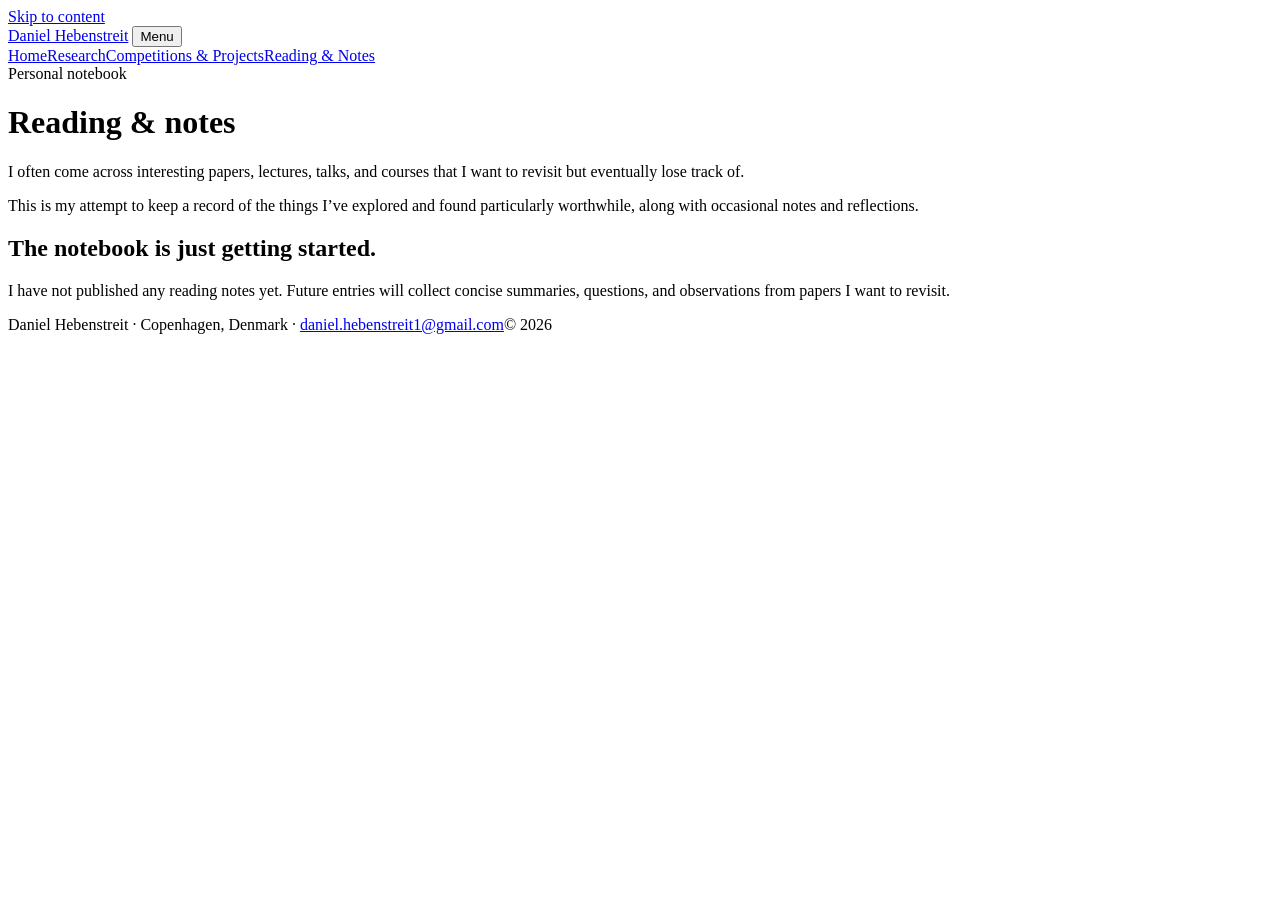
==== reading.html @ 9e832a53 "Add reading.html" ====
<!doctype html>
<html lang="en">
<head>
  <meta charset="utf-8">
  <meta name="viewport" content="width=device-width, initial-scale=1">
  <meta name="description" content="Reading notes and research observations by Daniel Hebenstreit.">
  <meta name="theme-color" content="#ffffff">
  <title>Reading &amp; Notes — Daniel Hebenstreit</title>
  <link rel="icon" href="assets/favicon.svg" type="image/svg+xml">
  <link rel="stylesheet" href="assets/css/styles.css">
</head>
<body>
  <a class="skip-link" href="#content">Skip to content</a>
  <div class="site-shell">
    <header class="site-header">
      <div class="inner nav-row">
        <a class="brand" href="index.html">Daniel Hebenstreit</a>
        <button class="menu-toggle" type="button" aria-expanded="false" aria-controls="site-navigation">Menu</button>
        <nav class="site-nav" id="site-navigation" aria-label="Primary" data-open="false">
          <a href="index.html">Home</a><a href="research.html">Research</a><a href="competitions.html">Competitions &amp; Projects</a><a href="reading.html" aria-current="page">Reading &amp; Notes</a>
        </nav>
      </div>
    </header>

    <main class="inner" id="content">
      <header class="page-intro">
        <div class="eyebrow">Personal notebook</div>
        <h1>Reading &amp; notes</h1>
        <p class="lead">I often come across interesting papers, lectures, talks, and courses that I want to revisit but eventually lose track of.</p>
        <p>This is my attempt to keep a record of the things I’ve explored and found particularly worthwhile, along with occasional notes and reflections.</p>
      </header>

      <section class="section" aria-live="polite" data-reading-list>
        <div class="empty-state">
          <h2>The notebook is just getting started.</h2>
          <p>I have not published any reading notes yet. Future entries will collect concise summaries, questions, and observations from papers I want to revisit.</p>
        </div>
      </section>
    </main>

    <footer class="site-footer"><div class="inner footer-row"><span>Daniel Hebenstreit · Copenhagen, Denmark · <a href="mailto:daniel.hebenstreit1@gmail.com">daniel.hebenstreit1@gmail.com</a></span><span>© <span data-year>2026</span></span></div></footer>
  </div>
  <script src="assets/js/site.js" defer></script>
  <script src="assets/js/reading.js" defer></script>
</body>
</html>
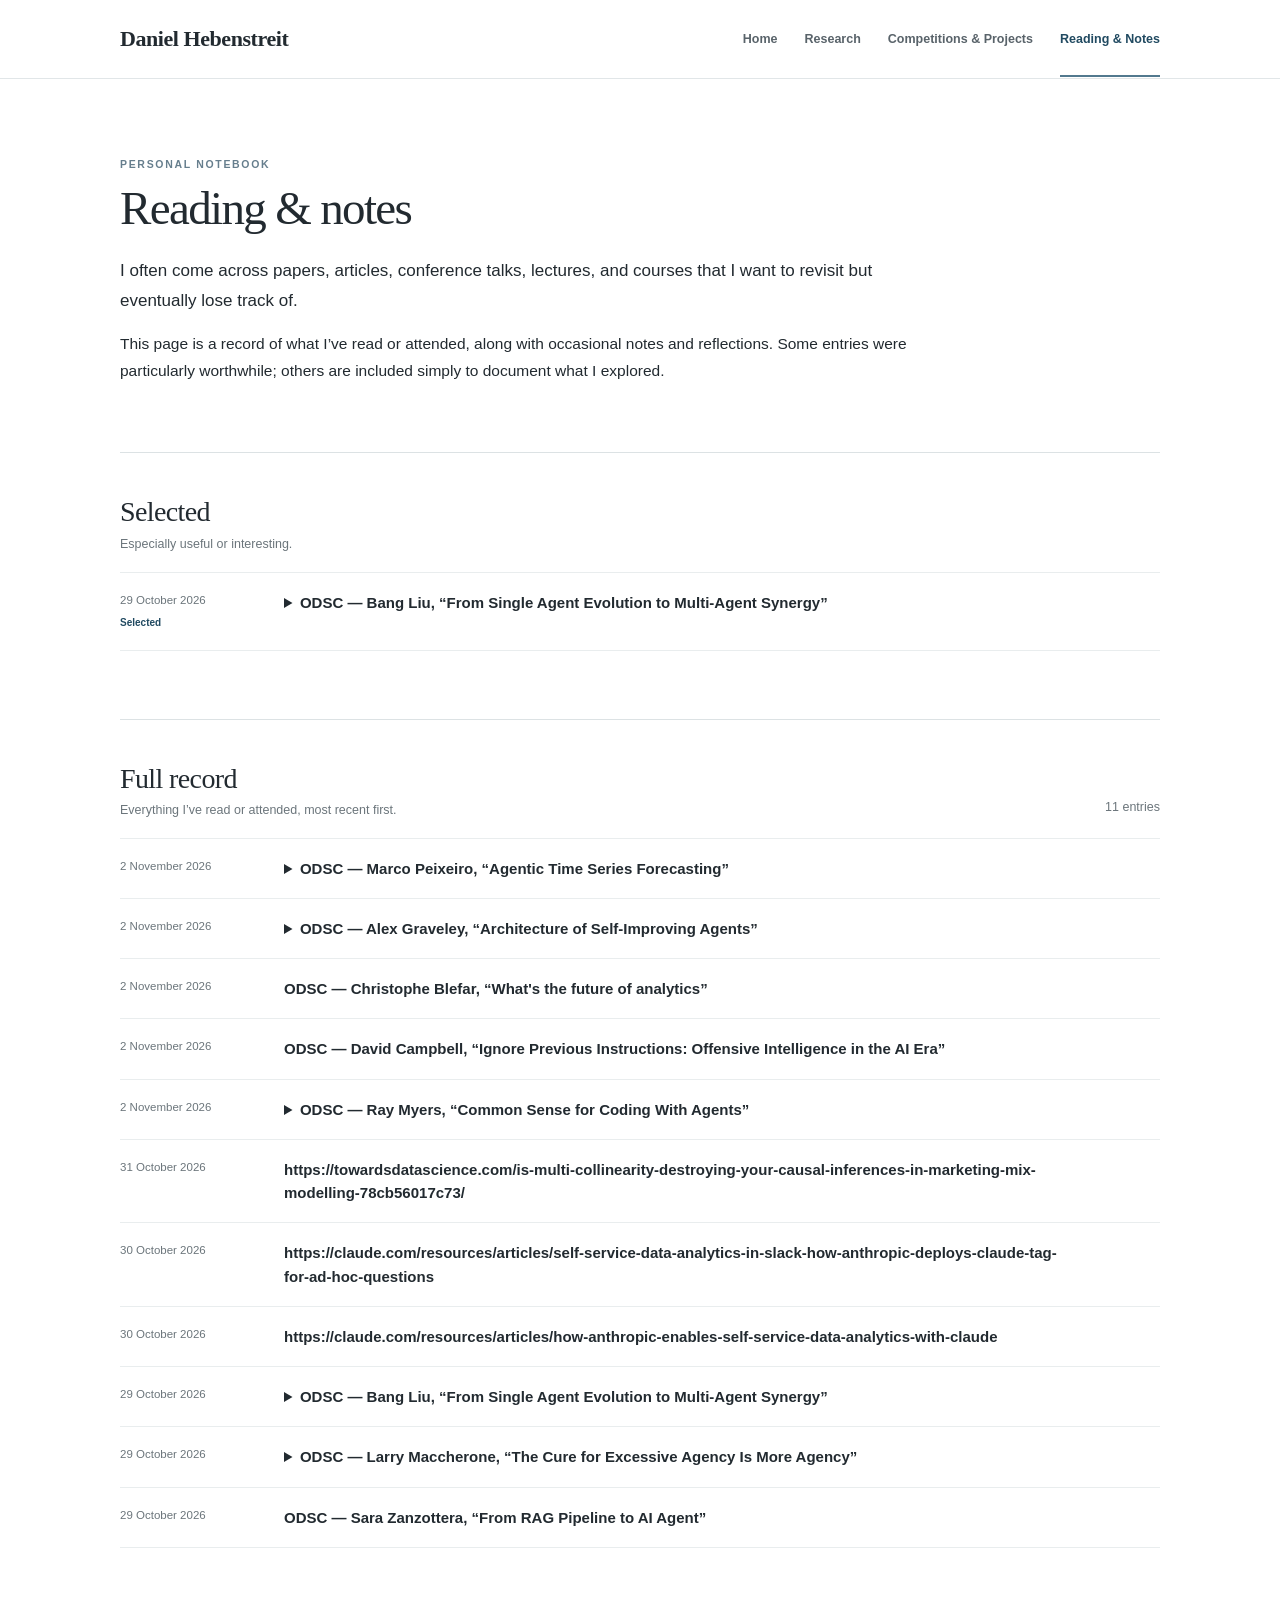
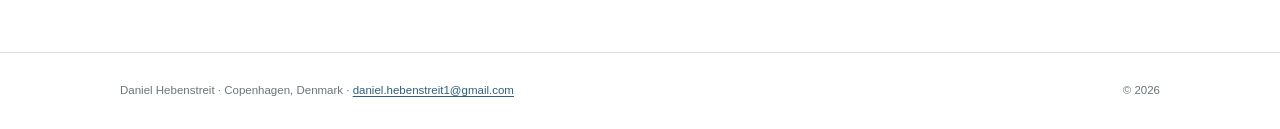
==== commit 5f98942a: "Publish website from private source" ====
--- a/reading.html
+++ b/reading.html
@@ -26,15 +26,34 @@
       <header class="page-intro">
         <div class="eyebrow">Personal notebook</div>
         <h1>Reading &amp; notes</h1>
-        <p class="lead">I often come across interesting papers, lectures, talks, and courses that I want to revisit but eventually lose track of.</p>
-        <p>This is my attempt to keep a record of the things I’ve explored and found particularly worthwhile, along with occasional notes and reflections.</p>
+        <p class="lead">I often come across papers, articles, conference talks, lectures, and courses that I want to revisit but eventually lose track of.</p>
+        <p>This page is a record of what I’ve read or attended, along with occasional notes and reflections. Some entries were particularly worthwhile; others are included simply to document what I explored.</p>
       </header>
 
-      <section class="section" aria-live="polite" data-reading-list>
-        <div class="empty-state">
-          <h2>The notebook is just getting started.</h2>
-          <p>I have not published any reading notes yet. Future entries will collect concise summaries, questions, and observations from papers I want to revisit.</p>
+      <section class="section pinned-reading" data-pinned-section hidden>
+        <div class="section-heading-row">
+          <div>
+            <h2>Selected</h2>
+            <p class="section-description">Especially useful or interesting.</p>
+          </div>
         </div>
+        <div class="reading-list" data-pinned-list role="list"></div>
+      </section>
+
+      <section class="section reading-feed" aria-live="polite">
+        <div class="section-heading-row">
+          <div>
+            <h2>Full record</h2>
+            <p class="section-description">Everything I’ve read or attended, most recent first.</p>
+          </div>
+          <p class="section-note" data-reading-count>Loading the notebook…</p>
+        </div>
+        <div class="reading-list" data-reading-list role="list">
+          <div class="empty-state">
+            <h2>Loading the notebook…</h2>
+          </div>
+        </div>
+        <div class="reading-sentinel" data-reading-sentinel aria-hidden="true"></div>
       </section>
     </main>
 
--- a/assets/css/styles.css
+++ b/assets/css/styles.css
@@ -0,0 +1,383 @@
+:root {
+  --ink: #222a30;
+  --ink-soft: #4d5960;
+  --muted: #6b757b;
+  --blue: #2d607b;
+  --blue-deep: #214a61;
+  --line: #dce2e4;
+  --line-soft: #e9edee;
+  --paper: #ffffff;
+  --ground: #f8faf9;
+  --wash: #f4f7f7;
+  --serif: "Iowan Old Style", "Palatino Linotype", "Book Antiqua", Georgia, serif;
+  --sans: Inter, ui-sans-serif, -apple-system, BlinkMacSystemFont, "Segoe UI", sans-serif;
+}
+
+* { box-sizing: border-box; }
+
+html { scroll-behavior: smooth; }
+
+body {
+  margin: 0;
+  color: var(--ink);
+  background: var(--ground);
+  font: 15.5px/1.72 var(--sans);
+  text-rendering: optimizeLegibility;
+}
+
+a { color: var(--blue); text-decoration-thickness: .07em; text-underline-offset: .18em; }
+a:hover { color: var(--blue-deep); }
+img { display: block; max-width: 100%; }
+
+.skip-link {
+  position: fixed;
+  z-index: 20;
+  top: 10px;
+  left: 10px;
+  padding: 8px 12px;
+  transform: translateY(-180%);
+  background: var(--ink);
+  color: white;
+}
+.skip-link:focus { transform: translateY(0); }
+
+.site-shell {
+  width: 100%;
+  min-height: 100vh;
+  margin: 0;
+  background: var(--paper);
+}
+
+.inner { width: min(1040px, calc(100% - 64px)); margin-inline: auto; }
+
+.site-header {
+  position: sticky;
+  z-index: 10;
+  top: 0;
+  border-bottom: 1px solid rgb(220 226 228 / 85%);
+  background: rgb(255 255 255 / 92%);
+  backdrop-filter: blur(14px);
+}
+.nav-row {
+  display: flex;
+  min-height: 78px;
+  align-items: center;
+  justify-content: space-between;
+  gap: 28px;
+}
+
+.brand {
+  color: var(--ink);
+  font: 600 22px/1.2 var(--serif);
+  letter-spacing: -.02em;
+  text-decoration: none;
+}
+
+.menu-toggle {
+  display: none;
+  border: 1px solid var(--line);
+  background: transparent;
+  color: var(--ink);
+  padding: 7px 10px;
+  font: 600 12px var(--sans);
+}
+
+.site-nav { display: flex; align-items: center; gap: 27px; }
+.site-nav a {
+  padding: 28px 0 24px;
+  border-bottom: 2px solid transparent;
+  color: #59636a;
+  font-size: 12.5px;
+  font-weight: 600;
+  text-decoration: none;
+  white-space: nowrap;
+}
+.site-nav a:hover,
+.site-nav a[aria-current="page"] { color: var(--blue-deep); border-bottom-color: #52798e; }
+
+main { padding-block: 76px 104px; }
+.page-intro { max-width: 820px; }
+.eyebrow {
+  margin-bottom: 9px;
+  color: #667e8d;
+  font-size: 10.5px;
+  font-weight: 750;
+  letter-spacing: .16em;
+  text-transform: uppercase;
+}
+
+h1, h2, h3 { color: var(--ink); font-family: var(--serif); font-weight: 500; }
+h1 { margin: 0 0 21px; font-size: clamp(38px, 5vw, 47px); line-height: 1.12; letter-spacing: -.035em; }
+h2 { margin: 0 0 18px; font-size: 28px; line-height: 1.2; letter-spacing: -.022em; }
+h3 { margin: 0 0 7px; font-size: 19px; line-height: 1.35; }
+p { margin: 0 0 15px; }
+.lead { font-size: 17px; line-height: 1.78; }
+.muted, .caption, .small { color: var(--muted); }
+.small { font-size: 12.5px; }
+.caption { margin-top: 8px; font-size: 11.5px; line-height: 1.45; }
+
+.hero {
+  display: grid;
+  grid-template-columns: minmax(0, 1fr) 330px;
+  gap: 76px;
+  align-items: center;
+}
+.hero-copy { padding-top: 4px; }
+.hero-figure {
+  position: relative;
+  z-index: 0;
+  margin: 0;
+}
+.hero-figure::before {
+  content: "";
+  position: absolute;
+  z-index: -1;
+  inset: 22px -18px -18px 22px;
+  background: #e9f0f2;
+}
+.hero-image-frame {
+  position: relative;
+  aspect-ratio: 4 / 5;
+  overflow: hidden;
+}
+.hero-portrait {
+  display: block;
+  width: 100%;
+  height: 100%;
+  object-fit: cover;
+  object-position: center 24%;
+}
+.hero-portrait--direct-crop {
+  position: absolute;
+  top: -12.85%;
+  left: -14%;
+  width: 128%;
+  max-width: none;
+  height: auto;
+  object-fit: fill;
+}
+.links-row { display: flex; flex-wrap: wrap; gap: 9px 21px; margin-top: 24px; }
+.links-row a { font-size: 12.5px; font-weight: 650; }
+
+.section {
+  margin-top: 68px;
+  padding-top: 42px;
+  border-top: 1px solid var(--line);
+}
+.section-tight { margin-top: 43px; padding-top: 32px; }
+.two-col { display: grid; grid-template-columns: 1fr 1fr; gap: 48px; }
+.interest-grid { display: grid; grid-template-columns: 1fr 1fr; gap: 28px 44px; }
+.interest-grid p { color: var(--ink-soft); }
+
+.plain-list { margin: 0; padding: 0; list-style: none; }
+.plain-list li {
+  display: grid;
+  grid-template-columns: 66px 1fr;
+  gap: 10px;
+  padding: 10px 0;
+  border-bottom: 1px solid var(--line-soft);
+}
+.plain-list li:last-child { border-bottom: 0; }
+.date { color: var(--muted); font-size: 12px; font-variant-numeric: tabular-nums; }
+.background-list li { grid-template-columns: 98px 1fr; }
+.background-list .date { white-space: nowrap; }
+
+.text-link { font-size: 12.5px; font-weight: 700; }
+.feature-image { width: 100%; height: auto; }
+.image-pair {
+  display: grid;
+  grid-template-columns: 1.42fr 1fr;
+  gap: 15px;
+  margin-top: 28px;
+  align-items: stretch;
+}
+.image-pair figure { margin: 0; }
+.image-pair img { width: 100%; height: 255px; object-fit: cover; }
+.image-pair .team-image { object-position: center 42%; }
+
+.question-list { margin: 4px 0 0; padding: 0; list-style: none; counter-reset: questions; }
+.question-list li {
+  position: relative;
+  padding: 18px 0 18px 38px;
+  border-top: 1px solid var(--line-soft);
+}
+.question-list li::before {
+  counter-increment: questions;
+  content: "0" counter(questions);
+  position: absolute;
+  top: 21px;
+  left: 0;
+  color: #7d909a;
+  font-size: 10px;
+  font-weight: 750;
+  letter-spacing: .08em;
+}
+
+.timeline-item { display: grid; grid-template-columns: 145px 1fr; gap: 34px; padding: 24px 0; border-top: 1px solid var(--line-soft); }
+.timeline-item:first-child { border-top: 0; padding-top: 0; }
+.timeline-meta { color: var(--muted); font-size: 12px; }
+.timeline-item p:last-child { margin-bottom: 0; }
+
+.publication { padding: 19px 0; border-top: 1px solid var(--line-soft); }
+.publication:first-child { border-top: 0; padding-top: 0; }
+.publication-title { margin-bottom: 5px; font-weight: 700; line-height: 1.55; }
+.status {
+  display: inline-block;
+  margin-left: 7px;
+  padding: 1px 7px 2px;
+  border: 1px solid #cbd8dd;
+  color: #536c78;
+  font-size: 9.5px;
+  font-weight: 700;
+  letter-spacing: .07em;
+  text-transform: uppercase;
+  vertical-align: .15em;
+}
+
+.story { padding: 34px 0 40px; border-top: 1px solid var(--line); }
+.story:first-child { padding-top: 7px; border-top: 0; }
+.story-heading { display: flex; align-items: baseline; justify-content: space-between; gap: 24px; }
+.story-heading h2 { margin-bottom: 10px; }
+.story-result { color: var(--muted); font-size: 12px; white-space: nowrap; }
+.story-copy { max-width: 730px; }
+.data-team-layout {
+  display: grid;
+  grid-template-columns: minmax(0, 1fr) 360px;
+  gap: 52px;
+  align-items: start;
+}
+.data-team-role { margin: -3px 0 16px; }
+.story figure { margin: 22px 0 0; }
+.story .wide-photo { width: 100%; max-height: 520px; object-fit: cover; }
+.story .award-photo { aspect-ratio: 3 / 2; object-position: center 36%; }
+.story .lec-photo { aspect-ratio: 1.35 / 1; object-fit: cover; object-position: center; }
+.lec-photo-frame {
+  width: 100%;
+  aspect-ratio: 1205 / 820;
+  overflow: hidden;
+  background: #10151a;
+}
+.lec-photo-frame img {
+  width: 156.265%;
+  max-width: none;
+  height: auto;
+  transform: translateY(-5%);
+}
+.story .team-wide { aspect-ratio: 1.52 / 1; object-fit: cover; object-position: center; }
+.collage-figure {
+  width: 100%;
+  margin: 4px 0 0 !important;
+  padding: 8px;
+  background: var(--wash);
+}
+.collage-figure img {
+  width: 100%;
+  height: auto;
+}
+.collage-figure .caption { margin: 10px 3px 2px; }
+.result-list { margin-top: 18px; }
+.result-list li { grid-template-columns: 104px 1fr; }
+.inline-meta { color: var(--muted); font-size: 12px; }
+
+.note-box {
+  max-width: 720px;
+  margin-top: 30px;
+  padding: 24px 26px;
+  border-left: 2px solid #99afb9;
+  background: var(--wash);
+}
+.note-box p:last-child { margin-bottom: 0; }
+.section-heading-row {
+  display: flex;
+  align-items: end;
+  justify-content: space-between;
+  gap: 32px;
+  margin-bottom: 16px;
+}
+.section-heading-row h2 { margin-bottom: 0; }
+.section-description { margin: 5px 0 0; color: var(--muted); font-size: 12.5px; }
+.section-note { max-width: 340px; margin: 0 0 3px; color: var(--muted); font-size: 12.5px; text-align: right; }
+.reading-list { border-top: 1px solid var(--line-soft); }
+.reading-entry {
+  display: grid;
+  grid-template-columns: 140px minmax(0, 1fr);
+  gap: 24px;
+  padding: 18px 0;
+  border-bottom: 1px solid var(--line-soft);
+}
+.reading-date { color: var(--muted); font-size: 11.5px; font-variant-numeric: tabular-nums; }
+.pin-marker { display: block; margin-top: 4px; color: var(--blue-deep); font-size: 10px; font-weight: 700; }
+.reading-entry h3,
+.reading-details summary { max-width: 790px; margin: 0; color: var(--ink); font: 650 15px/1.55 var(--sans); letter-spacing: 0; }
+.reading-details summary { cursor: pointer; }
+.reading-entry h3 a,
+.reading-details summary a { color: var(--ink); text-decoration: none; }
+.reading-entry h3 a:hover,
+.reading-details summary a:hover { color: var(--blue-deep); text-decoration: underline; }
+.reading-notes { max-width: 790px; margin-top: 7px; color: var(--ink-soft); font-size: 13.5px; }
+.reading-notes p { margin: 0; }
+.reading-notes p + p { margin-top: 8px; }
+.reading-sentinel { height: 1px; }
+.empty-state { max-width: 660px; padding: 26px 0 8px; }
+.empty-state h2 { font-size: 24px; }
+
+.site-footer { border-top: 1px solid var(--line); }
+.footer-row {
+  display: flex;
+  min-height: 76px;
+  align-items: center;
+  justify-content: space-between;
+  gap: 24px;
+  color: var(--muted);
+  font-size: 11.5px;
+}
+
+:focus-visible { outline: 3px solid rgb(45 96 123 / 28%); outline-offset: 3px; }
+
+@media (max-width: 880px) {
+  .site-nav { gap: 17px; }
+  .hero { grid-template-columns: minmax(0, 1fr) 280px; gap: 46px; }
+  .timeline-item { grid-template-columns: 120px 1fr; }
+  .data-team-layout { grid-template-columns: minmax(0, 1fr) 300px; gap: 34px; }
+}
+
+@media (max-width: 700px) {
+  body { background: var(--paper); }
+  .inner { width: min(100% - 40px, 930px); }
+  .nav-row { min-height: 70px; flex-wrap: wrap; padding: 14px 0; }
+  .menu-toggle { display: block; }
+  .site-nav { display: none; width: 100%; flex-direction: column; align-items: stretch; gap: 0; padding-bottom: 8px; }
+  .site-nav[data-open="true"] { display: flex; }
+  .site-nav a { padding: 10px 0; border-bottom: 0; }
+  .site-nav a[aria-current="page"] { text-decoration: underline; text-underline-offset: 5px; }
+  main { padding-block: 48px 72px; }
+  .hero { grid-template-columns: 1fr; gap: 26px; }
+  .hero-figure { order: -1; width: min(300px, 82vw); margin: 0 auto 8px 0; }
+  .hero-figure::before { inset: 16px -13px -13px 16px; }
+  .two-col, .interest-grid { grid-template-columns: 1fr; gap: 30px; }
+  .image-pair { grid-template-columns: 1fr; }
+  .image-pair img { height: auto; max-height: 390px; }
+  .timeline-item { grid-template-columns: 1fr; gap: 6px; }
+  .story-heading { display: block; }
+  .story-result { display: block; margin: -4px 0 12px; }
+  .data-team-layout { grid-template-columns: 1fr; gap: 22px; }
+  .collage-figure { width: min(300px, 92%); margin-left: auto !important; }
+  .section-heading-row { display: block; }
+  .section-note { margin-top: 8px; text-align: left; }
+  .reading-entry { grid-template-columns: 1fr; gap: 5px; }
+  .pin-marker { display: inline; margin: 0 0 0 8px; }
+  .footer-row { min-height: 88px; flex-direction: column; align-items: flex-start; justify-content: center; gap: 4px; }
+}
+
+@media (max-width: 430px) {
+  .inner { width: calc(100% - 32px); }
+  h1 { font-size: 36px; }
+  h2 { font-size: 25px; }
+  .section { margin-top: 46px; padding-top: 31px; }
+  .plain-list li, .result-list li { grid-template-columns: 57px 1fr; }
+  .background-list li { grid-template-columns: 94px 1fr; }
+}
+
+@media (prefers-reduced-motion: reduce) {
+  html { scroll-behavior: auto; }
+}
